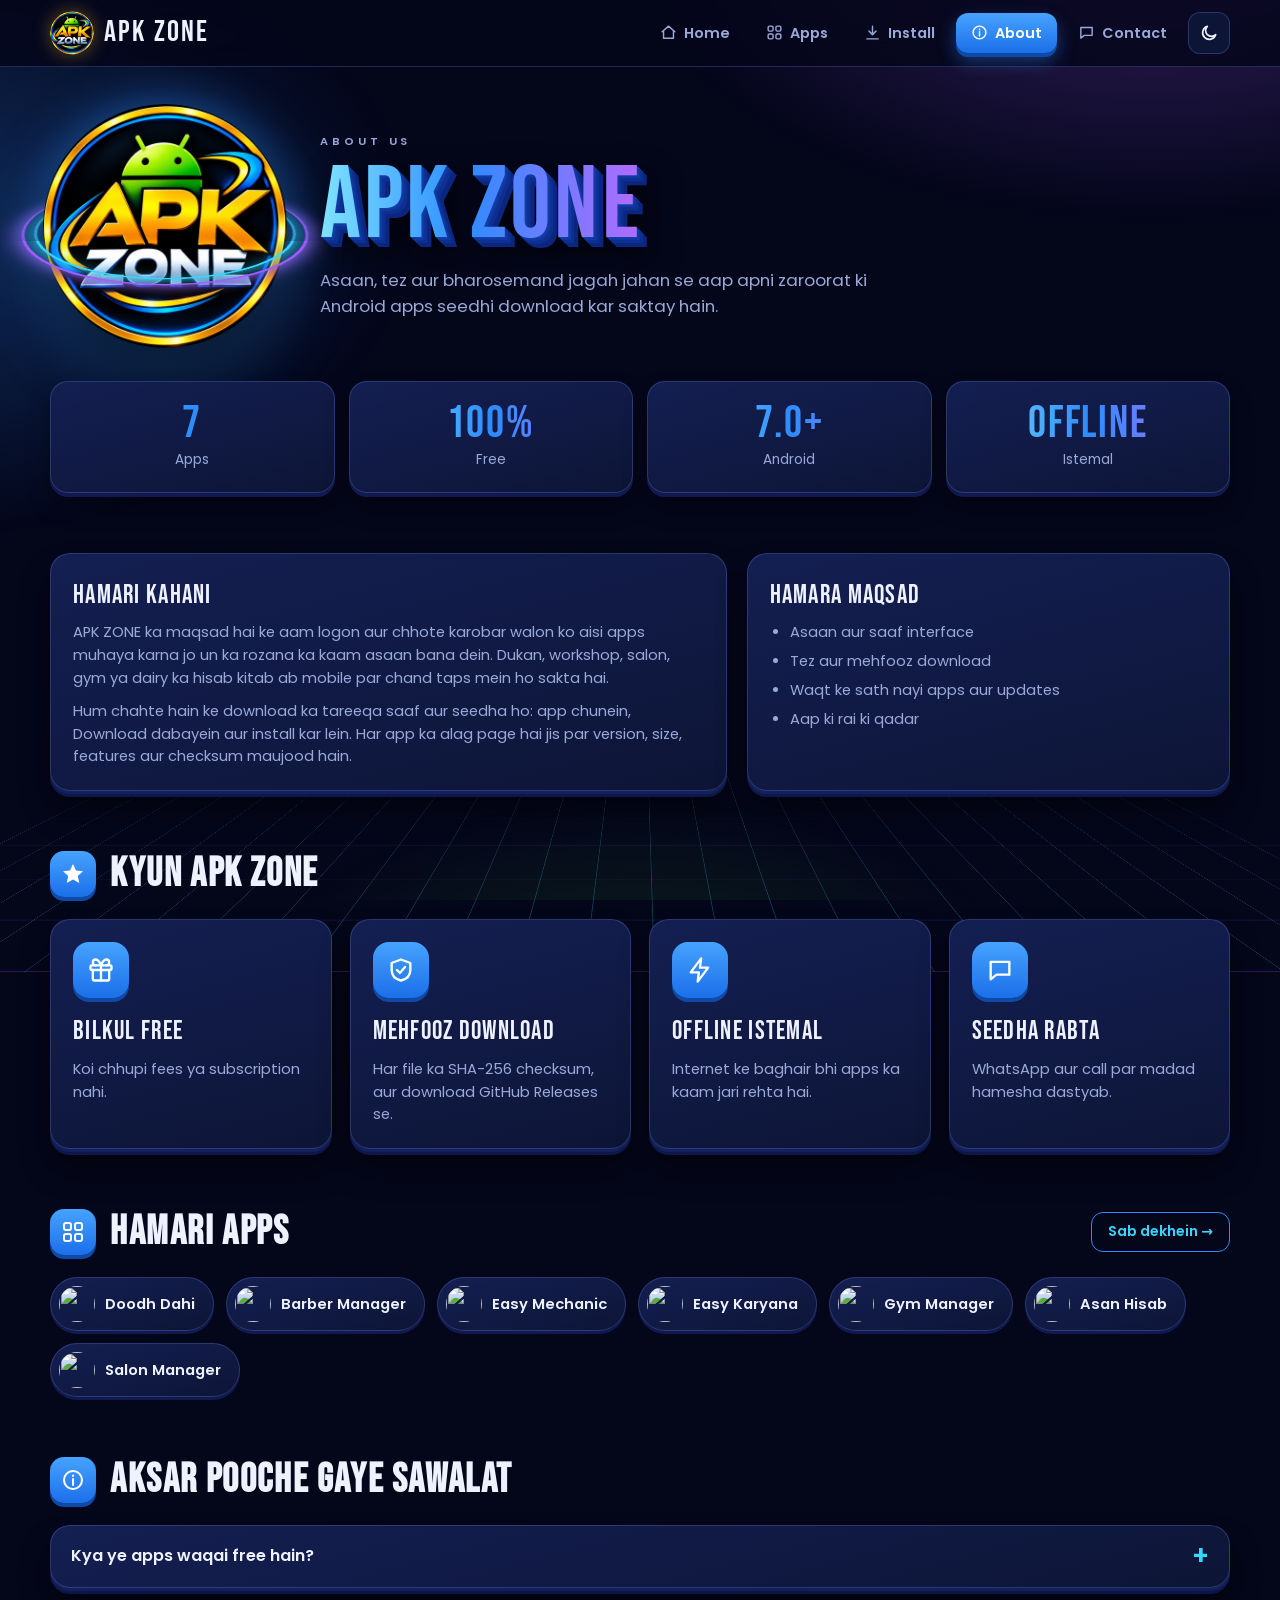
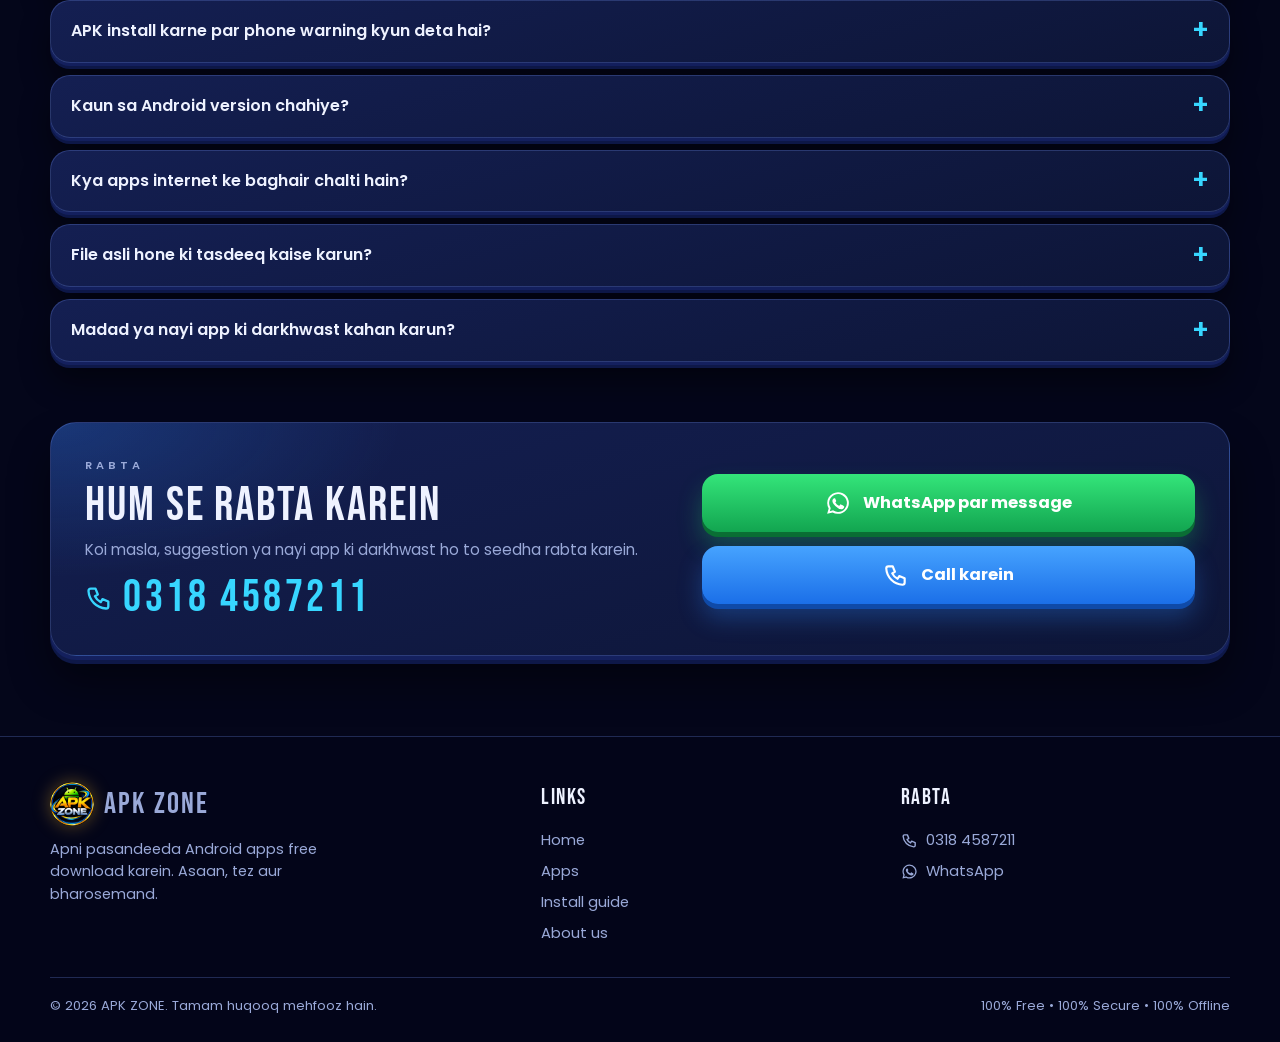
==== about.html @ 99036b23 "Add files via upload" ====
<!doctype html>
<html lang="ur-Latn">
<head>
<title>About Us – APK ZONE</title>
<meta name="description" content="APK ZONE ke baare mein: hamara maqsad, hamari apps aur aap ki madad.">
<meta charset="utf-8"><meta name="viewport" content="width=device-width,initial-scale=1">
<meta name="theme-color" content="#050816">
<link rel="icon" href="favicon.png" type="image/png">
<link rel="preconnect" href="https://fonts.googleapis.com"><link rel="preconnect" href="https://fonts.gstatic.com" crossorigin>
<link href="https://fonts.googleapis.com/css2?family=Bebas+Neue&family=Poppins:wght@400;500;600;700&display=swap" rel="stylesheet">
<link rel="stylesheet" href="style.css">
</head>
<body data-page="about"><main id="main"></main><script src="main.js"></script></body></html>
---- style.css ----
:root{
  --bg:#04061a; --bg2:#0a1030; --card:#0d1536; --card2:#141f52;
  --line:rgba(120,150,255,.25); --text:#eef2ff; --muted:#9aa9d8;
  --blue:#2d8cff; --cyan:#37d6ff; --green:#5dff3a; --purple:#a45bff; --gold:#ffc83d;
  --glow:0 0 26px rgba(45,140,255,.4); --radius:20px;
}
:root[data-theme="light"]{
  --bg:#eef2ff; --bg2:#dfe7ff; --card:#ffffff; --card2:#f2f5ff;
  --line:rgba(40,70,160,.22); --text:#0c1638; --muted:#4f5f8f; --glow:0 8px 26px rgba(45,100,255,.18);
}
*{box-sizing:border-box;margin:0;padding:0}
html{scroll-behavior:smooth;overflow-x:hidden}
body{font-family:'Poppins',system-ui,-apple-system,'Segoe UI',Roboto,sans-serif;background:var(--bg);color:var(--text);line-height:1.55;overflow-x:clip;min-height:100vh;width:100%;position:relative}
body::before{content:"";position:fixed;inset:0;z-index:-2;pointer-events:none;
  background:radial-gradient(900px 520px at 90% -10%,rgba(164,91,255,.32),transparent 60%),
   radial-gradient(800px 520px at -5% 25%,rgba(45,140,255,.28),transparent 60%),
   radial-gradient(700px 400px at 50% 115%,rgba(93,255,58,.14),transparent 60%)}
a{color:inherit;text-decoration:none}
img{max-width:100%;display:block}
.wrap{width:min(1180px,100% - 32px);margin-inline:auto}
.grad{background:linear-gradient(90deg,#7fe3ff,#2d8cff 45%,#b46bff);-webkit-background-clip:text;background-clip:text;color:transparent}

/* animated 3D grid floor behind whole site */
.bgfx{position:fixed;left:-20%;right:-20%;bottom:-8vh;height:55vh;z-index:-1;pointer-events:none;perspective:500px;opacity:.55;
  -webkit-mask-image:linear-gradient(to top,#000 10%,transparent 90%);mask-image:linear-gradient(to top,#000 10%,transparent 90%)}
.bgfx i{position:absolute;inset:0;transform:rotateX(68deg);transform-origin:50% 100%;
  background:repeating-linear-gradient(90deg,rgba(55,214,255,.5) 0 1px,transparent 1px 70px),repeating-linear-gradient(0deg,rgba(164,91,255,.5) 0 1px,transparent 1px 70px);
  animation:grid 3s linear infinite}
@keyframes grid{to{background-position:0 70px,0 70px}}
:root[data-theme="light"] .bgfx{opacity:.18}

/* header */
header.nav{position:sticky;top:0;z-index:60;backdrop-filter:blur(16px);-webkit-backdrop-filter:blur(16px);background:color-mix(in srgb,var(--bg) 80%,transparent);border-bottom:1px solid var(--line);width:100%}
.nav-in{display:flex;align-items:center;gap:14px;height:66px}
.brand{display:flex;align-items:center;gap:10px;font-weight:800;font-size:1.3rem;font-style:italic;letter-spacing:.4px;white-space:nowrap}
.brand img{width:40px;height:40px;border-radius:12px;box-shadow:var(--glow)}
.brand b{color:var(--blue)}
nav.links{margin-left:auto;display:flex;align-items:center;gap:6px}
nav.links a{padding:9px 15px;border-radius:12px;font-weight:600;font-size:.9rem;color:var(--muted);transition:.2s;white-space:nowrap}
nav.links a:hover{color:var(--text);background:var(--card)}
nav.links a.active{background:linear-gradient(180deg,#46a3ff,#1b6fe8);color:#fff;box-shadow:0 4px 0 #0f4aa8,0 8px 18px rgba(45,140,255,.4)}
.icon-btn{border:1px solid var(--line);background:var(--card);color:var(--text);width:42px;height:42px;border-radius:12px;cursor:pointer;font-size:1.1rem;display:grid;place-items:center;flex:none}
.burger{display:none;margin-left:auto}
@media(max-width:860px){
  .burger{display:grid}
  nav.links{position:fixed;top:66px;left:0;right:0;margin:0;padding:14px 16px 20px;background:color-mix(in srgb,var(--bg2) 96%,#000);border-bottom:1px solid var(--line);
    display:none;grid-template-columns:1fr 1fr;gap:10px;box-shadow:0 24px 40px rgba(0,0,0,.5)}
  nav.links.open{display:grid;animation:drop .25s ease}
  nav.links a{background:var(--card);border:1px solid var(--line);text-align:center;padding:14px 8px;font-size:.95rem;color:var(--text)}
  nav.links .icon-btn{width:100%;grid-column:1/-1}
}
@keyframes drop{from{opacity:0;transform:translateY(-10px)}}

/* ---------- HERO 3D ---------- */
.hero{position:relative;padding:40px 0 20px;display:grid;grid-template-columns:minmax(0,1.05fr) minmax(0,.95fr);gap:20px;align-items:center}
.hero>*{min-width:0}
.tag{letter-spacing:.35em;font-size:.7rem;color:var(--muted);font-weight:600;margin-bottom:8px;text-transform:uppercase}
.hero h1{font-size:clamp(3.2rem,9vw,5.8rem);line-height:.95;font-weight:800;font-style:italic;letter-spacing:-1px;
  filter:drop-shadow(1px 1px 0 #1241a6) drop-shadow(2px 2px 0 #1038a0) drop-shadow(3px 3px 0 #0d2f90) drop-shadow(4px 4px 0 #0a2680) drop-shadow(5px 5px 0 #081f70) drop-shadow(8px 14px 18px rgba(0,0,0,.6))}
.hero h1 .z{display:block}
.hero h2{font-size:clamp(1.3rem,3.2vw,2rem);font-weight:700;margin:20px 0 18px}
.hero h2 em{font-style:normal;color:var(--green);text-shadow:0 0 18px rgba(93,255,58,.5)}
.pills{display:flex;flex-wrap:wrap;gap:10px;margin-bottom:22px}
.pill{display:flex;align-items:center;gap:8px;padding:9px 15px;border-radius:14px;font-weight:700;font-size:.88rem;border:1.5px solid;background:rgba(255,255,255,.04);transform:perspective(500px) rotateX(8deg);box-shadow:0 5px 0 rgba(0,0,0,.35)}
.pill.free{border-color:#5dff3a;color:#b6ff9f;box-shadow:0 5px 0 #1d6a0c,0 0 18px rgba(93,255,58,.3)}
.pill.sec{border-color:#37a2ff;color:#9bd4ff;box-shadow:0 5px 0 #124a8a,0 0 18px rgba(55,162,255,.3)}
.pill.off{border-color:#b36bff;color:#dcb8ff;box-shadow:0 5px 0 #4a208a,0 0 18px rgba(179,107,255,.3)}
:root[data-theme="light"] .pill.free{color:#1c7a05}:root[data-theme="light"] .pill.sec{color:#0b5fb8}:root[data-theme="light"] .pill.off{color:#6a22b8}
.search{display:flex;align-items:center;gap:8px;background:var(--card);border:1.5px solid var(--line);border-radius:18px;padding:6px 6px 6px 16px;box-shadow:0 6px 0 rgba(0,0,0,.35),var(--glow);width:100%;max-width:560px}
.search:focus-within{border-color:var(--blue)}
.search input{flex:1;min-width:0;background:none;border:0;outline:0;color:var(--text);font:inherit;font-size:1rem;padding:11px 0}
.search button{flex:none;border:0;cursor:pointer;color:#fff;font:inherit;font-weight:700;padding:12px 20px;border-radius:13px;background:linear-gradient(180deg,#46a3ff,#1b6fe8);box-shadow:0 4px 0 #0f4aa8;white-space:nowrap}
.search button:active{transform:translateY(3px);box-shadow:0 1px 0 #0f4aa8}

.stage{position:relative;height:540px;display:grid;place-items:center;touch-action:pan-y;user-select:none;-webkit-user-select:none}
.scene{position:relative;width:460px;height:520px;perspective:1100px;transform:scale(var(--s,1));flex:none}
.floor{position:absolute;left:50%;bottom:0;width:470px;height:470px;margin-left:-235px;border-radius:50%;transform:rotateX(76deg);
  background:radial-gradient(circle,rgba(45,140,255,.6),rgba(164,91,255,.18) 50%,transparent 68%);filter:blur(2px)}
.floor::after{content:"";position:absolute;inset:14%;border-radius:50%;border:2px solid rgba(55,214,255,.6);box-shadow:0 0 30px var(--cyan),inset 0 0 30px rgba(55,214,255,.4)}
.rig{position:absolute;inset:0;transform-style:preserve-3d;transform:rotateX(var(--rx,-6deg)) rotateY(var(--ry,-16deg))}
.phone3d{position:absolute;left:50%;top:50%;width:204px;height:410px;margin:-205px 0 0 -102px;transform-style:preserve-3d}
.pl{position:absolute;inset:0;border-radius:38px;background:linear-gradient(160deg,#2c3fa8,#0b1450);border:2px solid #5b74ff;transform:translateZ(var(--z))}
.pf{position:absolute;inset:0;border-radius:38px;background:linear-gradient(160deg,#3a4fd0,#101a6a);padding:9px;transform:translateZ(1px);transform-style:preserve-3d;box-shadow:0 0 60px rgba(45,140,255,.55)}
.screen{height:100%;border-radius:30px;background:linear-gradient(180deg,#060c2c,#0d1a55 70%,#13266f);padding:30px 12px 10px;overflow:hidden;position:relative;transform-style:preserve-3d;display:flex;flex-direction:column}
.screen::before{content:"";position:absolute;top:9px;left:50%;width:64px;height:16px;margin-left:-32px;border-radius:12px;background:#000;z-index:3}
.screen::after{content:"";position:absolute;inset:0;background:linear-gradient(115deg,transparent 28%,rgba(255,255,255,.16) 44%,transparent 58%);pointer-events:none;z-index:4;border-radius:30px}
.sb{display:flex;justify-content:space-between;font-size:.55rem;font-weight:700;color:#cfe0ff;margin:-18px 4px 8px}
.pf .mini-search{height:20px;border-radius:10px;background:rgba(255,255,255,.1);margin-bottom:12px;font-size:.55rem;color:#9fb4ff;display:flex;align-items:center;padding-left:8px}
.icons{display:grid;grid-template-columns:repeat(3,1fr);gap:11px 6px;transform-style:preserve-3d}
.icons div{text-align:center;font-size:.5rem;font-weight:600;color:#dbe6ff;transform-style:preserve-3d;transform:translateZ(14px)}
.icons img{width:100%;aspect-ratio:1;border-radius:50%;box-shadow:0 6px 10px rgba(0,0,0,.55),0 0 12px rgba(45,140,255,.5);margin-bottom:2px}
.dock{margin-top:auto;height:34px;border-radius:14px;background:linear-gradient(180deg,#5dff3a,#2fc40e);color:#062a05;font-weight:800;font-size:.7rem;display:grid;place-items:center;box-shadow:0 4px 0 #1b7a07;transform:translateZ(18px)}
.orbit{position:absolute;left:50%;top:48%;width:0;height:0;transform-style:preserve-3d;transform:rotateX(72deg)}
.spin{position:absolute;inset:0;transform-style:preserve-3d;animation:spin 28s linear infinite}
.ringline{position:absolute;border-radius:50%;border:2px solid rgba(55,214,255,.75);box-shadow:0 0 18px var(--cyan),inset 0 0 18px rgba(55,214,255,.35);width:380px;height:380px;left:-190px;top:-190px}
.ringline.r2{width:440px;height:440px;left:-220px;top:-220px;border:2px dashed rgba(180,107,255,.7);box-shadow:0 0 16px var(--purple)}
.it{position:absolute;left:0;top:0;transform-style:preserve-3d;transform:rotateZ(var(--a)) translateX(190px)}
.it img{position:absolute;width:66px;height:66px;left:-33px;top:-33px;border-radius:50%;filter:drop-shadow(0 0 12px rgba(45,140,255,.9)) drop-shadow(0 10px 8px rgba(0,0,0,.5));animation:unspin 28s linear infinite}
@keyframes spin{to{transform:rotateZ(360deg)}}
@keyframes unspin{from{transform:rotateZ(var(--na)) rotateZ(0deg) rotateX(-72deg)}to{transform:rotateZ(var(--na)) rotateZ(-360deg) rotateX(-72deg)}}

.hero-fx{position:absolute;inset:0;perspective:700px;pointer-events:none;z-index:-1}
.cube{position:absolute;width:44px;height:44px;transform-style:preserve-3d;animation:cube 16s linear infinite}
.cube i{position:absolute;inset:0;border:1.5px solid rgba(120,200,255,.8);background:linear-gradient(135deg,rgba(45,140,255,.35),rgba(164,91,255,.3));box-shadow:0 0 14px rgba(55,214,255,.5) inset}
.cube i:nth-child(1){transform:translateZ(22px)}.cube i:nth-child(2){transform:rotateY(90deg) translateZ(22px)}
.cube i:nth-child(3){transform:rotateY(180deg) translateZ(22px)}.cube i:nth-child(4){transform:rotateY(-90deg) translateZ(22px)}
.cube i:nth-child(5){transform:rotateX(90deg) translateZ(22px)}.cube i:nth-child(6){transform:rotateX(-90deg) translateZ(22px)}
.c1{left:44%;top:4%}.c2{right:2%;bottom:6%;width:34px;height:34px;animation-duration:12s}.c3{left:1%;bottom:2%;width:28px;height:28px;animation-duration:20s}
@keyframes cube{to{transform:rotateX(360deg) rotateY(360deg)}}

@media(max-width:900px){
  .hero{grid-template-columns:1fr;padding-top:26px;gap:0}
  .stage{height:calc(520px * var(--s,1) + 10px)}
}
@media(max-width:500px){.scene{--s:.64}.stage{--s:.64}.hero h1{font-size:3.6rem}}
@media(max-width:370px){.scene{--s:.58}.stage{--s:.58}}
@media(min-width:501px) and (max-width:900px){.scene,.stage{--s:.95}}
@media(prefers-reduced-motion:reduce){.spin,.it img,.cube,.bgfx i{animation:none}}

/* sections */
section{padding:30px 0}
.sec-head{display:flex;align-items:center;gap:14px;margin-bottom:22px}
.sec-head .star{font-size:2rem;filter:drop-shadow(0 0 10px var(--gold))}
.sec-head h2{font-size:1.7rem;font-weight:800;line-height:1.1}
.sec-head p{color:var(--muted);font-size:.9rem}
.sec-head .more{margin-left:auto;border:1.5px solid var(--blue);color:var(--cyan);padding:8px 16px;border-radius:12px;font-weight:600;font-size:.88rem;white-space:nowrap}
.grid{display:grid;grid-template-columns:repeat(auto-fill,minmax(210px,1fr));gap:18px}
@media(max-width:560px){.grid{grid-template-columns:repeat(2,minmax(0,1fr));gap:14px}}

.card{position:relative;background:linear-gradient(165deg,var(--card2),var(--card));border:1px solid var(--line);border-radius:var(--radius);padding:18px 12px 14px;text-align:center;
  display:flex;flex-direction:column;align-items:center;gap:6px;transform-style:preserve-3d;
  transform:perspective(900px) rotateX(var(--cx,0deg)) rotateY(var(--cy,0deg));transition:transform .18s ease-out,box-shadow .25s;will-change:transform;
  box-shadow:0 2px 0 #18286e,0 4px 0 #142160,0 6px 0 #101a50,0 8px 0 #0c1440,0 22px 34px rgba(0,0,0,.55)}
:root[data-theme="light"] .card{box-shadow:0 2px 0 #c9d4ff,0 4px 0 #bac7fb,0 6px 0 #aab9f4,0 18px 28px rgba(40,70,160,.25)}
.card:hover{box-shadow:0 2px 0 #1d33a0,0 4px 0 #182a88,0 6px 0 #122070,0 8px 0 #0e1858,0 26px 44px rgba(45,140,255,.4);border-color:var(--blue)}
.card::after{content:"";position:absolute;inset:0;border-radius:inherit;pointer-events:none;background:radial-gradient(240px circle at var(--mx,50%) var(--my,0%),rgba(255,255,255,.16),transparent 60%);opacity:0;transition:opacity .2s}
.card:hover::after{opacity:1}
.card .lg{display:block;transform:translateZ(40px);filter:drop-shadow(0 14px 12px rgba(0,0,0,.55))}
.card img{width:92px;height:92px;border-radius:50%;box-shadow:0 0 0 3px rgba(255,255,255,.06),0 0 24px rgba(45,140,255,.35)}
.card h3{font-size:1.05rem;font-weight:700;margin-top:8px;transform:translateZ(28px)}
.card .meta{color:var(--muted);font-size:.8rem;transform:translateZ(14px)}
.card .cat{font-size:.7rem;padding:2px 10px;border-radius:99px;background:rgba(45,140,255,.18);color:var(--cyan);font-weight:600;transform:translateZ(18px)}
.dl{display:inline-flex;align-items:center;justify-content:center;gap:8px;width:100%;margin-top:8px;padding:12px 14px;border-radius:14px;border:0;cursor:pointer;font:inherit;font-weight:800;color:#06210a;
  background:linear-gradient(180deg,#9bff52,#3ad414);box-shadow:0 5px 0 #1d8a0a,0 12px 22px rgba(93,255,58,.35);transition:.12s;transform:translateZ(36px);position:relative}
.dl:hover{filter:brightness(1.08)}
.dl:active{transform:translateZ(36px) translateY(4px);box-shadow:0 1px 0 #1d8a0a,0 4px 10px rgba(93,255,58,.3)}
.dl.big{width:auto;padding:15px 34px;font-size:1.1rem;border-radius:18px;transform:none}
.dl.big:active{transform:translateY(4px)}
.empty{color:var(--muted);padding:30px;text-align:center;border:1px dashed var(--line);border-radius:var(--radius)}

/* reveal */
.rv{opacity:0;translate:0 44px;scale:.96;transition:opacity .6s ease,translate .6s cubic-bezier(.2,.8,.2,1),scale .6s}
.rv.in{opacity:1;translate:0 0;scale:1}

.feat{display:grid;grid-template-columns:repeat(auto-fit,minmax(230px,1fr));gap:18px}
.box{background:linear-gradient(165deg,var(--card2),var(--card));border:1px solid var(--line);border-radius:var(--radius);padding:22px;box-shadow:0 3px 0 #14205e,0 6px 0 #0e1848,0 20px 30px rgba(0,0,0,.45)}
:root[data-theme="light"] .box{box-shadow:0 3px 0 #c9d4ff,0 6px 0 #b4c2fb,0 16px 26px rgba(40,70,160,.2)}
.box .ic{font-size:2.2rem;margin-bottom:6px;display:inline-block;filter:drop-shadow(0 8px 6px rgba(0,0,0,.5));animation:bob 4s ease-in-out infinite}
@keyframes bob{50%{transform:translateY(-6px) rotate(6deg)}}
.box h3{font-size:1.05rem;margin-bottom:4px}
.box p,.box li{color:var(--muted);font-size:.92rem}
ol.steps{counter-reset:s;list-style:none;display:grid;gap:12px}
ol.steps li{counter-increment:s;position:relative;padding:14px 16px 14px 62px;background:linear-gradient(165deg,var(--card2),var(--card));border:1px solid var(--line);border-radius:16px;font-size:.95rem;box-shadow:0 4px 0 #101a50,0 12px 20px rgba(0,0,0,.35)}
ol.steps li::before{content:counter(s);position:absolute;left:14px;top:50%;transform:translateY(-50%);width:34px;height:34px;border-radius:50%;display:grid;place-items:center;font-weight:800;background:linear-gradient(180deg,#46a3ff,#1b6fe8);color:#fff;box-shadow:0 3px 0 #0f4aa8}

/* detail */
.crumb{color:var(--muted);font-size:.88rem;padding:22px 0 0}.crumb a{color:var(--cyan)}
.d-head{display:grid;grid-template-columns:auto minmax(0,1fr);gap:30px;align-items:center;padding:26px 0}
.d-logo{position:relative;width:190px;height:190px;perspective:700px;transform-style:preserve-3d}
.d-logo .halo{position:absolute;inset:-14px;border-radius:50%;border:3px solid var(--cyan);box-shadow:0 0 26px var(--cyan),inset 0 0 26px rgba(55,214,255,.4);transform:rotateX(70deg);animation:halo 6s linear infinite}
.d-logo .halo.h2{border-color:var(--purple);box-shadow:0 0 26px var(--purple);animation-duration:9s;animation-direction:reverse;inset:-26px}
@keyframes halo{from{transform:rotateX(70deg) rotateZ(0)}to{transform:rotateX(70deg) rotateZ(360deg)}}
.d-logo .in3d{position:absolute;inset:0;transform-style:preserve-3d;transform:rotateX(var(--cx,0deg)) rotateY(var(--cy,0deg));transition:transform .18s ease-out}
.d-logo img{width:100%;height:100%;border-radius:50%;transform:translateZ(40px);filter:drop-shadow(0 26px 20px rgba(0,0,0,.6)) drop-shadow(0 0 22px rgba(45,140,255,.6))}
.d-head h1{font-size:clamp(1.9rem,5vw,2.9rem);font-weight:800;line-height:1.1;filter:drop-shadow(2px 3px 0 rgba(0,0,0,.4))}
.d-head .tl{color:var(--muted);margin:6px 0 16px}
.d-head .row{display:flex;flex-wrap:wrap;gap:12px;align-items:center}
.note{font-size:.82rem;color:var(--muted)}
@media(max-width:620px){.d-head{grid-template-columns:1fr;text-align:center;justify-items:center}.d-head .row{justify-content:center}.d-logo{width:150px;height:150px}}
.info{display:grid;grid-template-columns:repeat(auto-fit,minmax(140px,1fr));gap:12px}
.info div{background:linear-gradient(165deg,var(--card2),var(--card));border:1px solid var(--line);border-radius:16px;padding:14px;text-align:center;box-shadow:0 4px 0 #101a50,0 12px 18px rgba(0,0,0,.35)}
.info small{display:block;color:var(--muted);font-size:.76rem}.info b{font-size:1rem}
.two{display:grid;grid-template-columns:minmax(0,1.4fr) minmax(0,1fr);gap:20px}
@media(max-width:820px){.two{grid-template-columns:1fr}}
.box ul{padding-left:20px;display:grid;gap:6px}.box p+p{margin-top:10px}
.hash{font-family:ui-monospace,Menlo,monospace;font-size:.74rem;word-break:break-all;color:var(--muted)}
.shots{display:flex;gap:14px;overflow-x:auto;padding:6px 2px 14px;scroll-snap-type:x mandatory;perspective:900px}
.shots img{height:420px;width:auto;border-radius:20px;border:1px solid var(--line);cursor:zoom-in;scroll-snap-align:start;background:var(--card);box-shadow:0 10px 0 #101a50,0 24px 30px rgba(0,0,0,.5)}
.lightbox{position:fixed;inset:0;background:rgba(0,0,0,.92);display:none;place-items:center;z-index:100;padding:20px;cursor:zoom-out}
.lightbox.on{display:grid}.lightbox img{max-height:92vh;border-radius:14px}
footer{margin-top:40px;border-top:1px solid var(--line);padding:30px 0 40px;color:var(--muted);font-size:.9rem;background:color-mix(in srgb,var(--bg) 70%,transparent)}
.f-in{display:flex;flex-wrap:wrap;gap:12px 20px;justify-content:space-between;align-items:center}
.toast{position:fixed;bottom:22px;left:50%;transform:translateX(-50%);background:var(--card);border:1px solid var(--blue);padding:12px 20px;border-radius:14px;z-index:200;box-shadow:var(--glow);max-width:90vw}

.icon-btn .lb{display:none}
@media(max-width:860px){.icon-btn .lb{display:inline}.stage{margin-top:-80px;margin-bottom:-20px}}
.it img{max-width:none}

/* ================= v3: professional pass ================= */
:root{--head:'Bebas Neue','Anton','Oswald','Impact','Arial Narrow',sans-serif}
h1,h2,h3,h4,.brand,.bignum,.stats b{font-family:var(--head);font-weight:400;font-style:normal}
svg{flex:none}
.brand{font-size:1.9rem;letter-spacing:.07em;font-style:normal;gap:10px}
.brand img{width:44px;height:44px;border-radius:50%;box-shadow:0 0 18px rgba(255,190,40,.35)}
nav.links a{display:inline-flex;align-items:center;gap:7px}
nav.links a svg{width:17px;height:17px}
nav.links a.active{color:#fff}
.icon-btn svg{width:20px;height:20px}

/* hero */
.hero h1{font-family:var(--head);font-size:clamp(4.2rem,min(21vw,9.5rem),9.5rem);font-style:normal;letter-spacing:.03em;line-height:.95;white-space:nowrap}
.hero h2{font-size:clamp(1.9rem,5.2vw,2.7rem);letter-spacing:.06em;margin:14px 0 22px;line-height:1.05}
.tag{font-family:'Poppins',sans-serif}
.pills{display:grid;grid-template-columns:1fr 1fr;gap:12px;max-width:380px;margin-bottom:22px}
.pill{justify-content:center;padding:12px 8px;font-size:.92rem;white-space:nowrap;gap:8px}
.pill svg{width:20px;height:20px}
.pill:nth-child(3){grid-column:1/-1;justify-self:center;width:calc(50% - 6px)}
.search svg{width:22px;height:22px;color:var(--muted);flex:none}
.search button{padding:12px 24px}
@media(max-width:900px){
  .hero-text{text-align:center}
  .pills,.search{margin-inline:auto}
}

/* 3D orbit now sits behind the phone, centred */
.orbit{top:50%;transform:translateZ(-70px)}
.ringline{width:400px;height:400px;left:-200px;top:-200px}
.ringline.r2{width:460px;height:460px;left:-230px;top:-230px}
.it{transform:rotateZ(var(--a)) translateX(200px)}
@keyframes unspin{from{transform:rotateZ(var(--na))}to{transform:rotateZ(var(--na)) rotateZ(-360deg)}}
@media(max-width:500px){.scene{--s:.72}.stage{--s:.72}}
@media(max-width:370px){.scene{--s:.64}.stage{--s:.64}}
@media(max-width:900px){.stage{margin-top:-30px;margin-bottom:-30px}}

/* headings */
.sec-head h2{font-size:2.5rem;letter-spacing:.04em;line-height:1}
.sec-head .star{display:grid;place-items:center;width:46px;height:46px;border-radius:14px;background:linear-gradient(180deg,#46a3ff,#1b6fe8);color:#fff;font-size:1.5rem;box-shadow:0 4px 0 #0f4aa8;filter:none;flex:none}
.sec-head .star svg{width:24px;height:24px}
.card h3{font-size:1.55rem;letter-spacing:.05em;line-height:1.1}
.box h3{font-size:1.6rem;letter-spacing:.05em;margin-bottom:6px}
.box .ic{width:56px;height:56px;border-radius:16px;display:grid;place-items:center;background:linear-gradient(180deg,#46a3ff,#1b6fe8);color:#fff;box-shadow:0 4px 0 #0f4aa8;animation:none;filter:none;margin-bottom:14px}
.box .ic svg{width:28px;height:28px}
.d-head h1{font-size:clamp(2.8rem,8vw,4.4rem);letter-spacing:.05em;line-height:1}
.dl svg{width:1.15em;height:1.15em}
.dl.big{font-size:1.05rem}

/* buttons */
.btn{display:inline-flex;align-items:center;justify-content:center;gap:8px;padding:13px 24px;border-radius:14px;font-weight:700;white-space:nowrap}
.btn.ghost{border:1.5px solid var(--blue);color:var(--cyan);background:rgba(45,140,255,.08)}
.btn.ghost:hover{background:rgba(45,140,255,.18)}
.about-teaser{display:flex;gap:20px;align-items:center;justify-content:space-between;flex-wrap:wrap}
.about-teaser>div{flex:1 1 320px}

/* contact */
.contact-card{display:grid;grid-template-columns:minmax(0,1.2fr) minmax(0,1fr);gap:26px;align-items:center;padding:34px;border-radius:26px;border:1px solid var(--line);
  background:radial-gradient(500px 220px at 0% 0%,rgba(45,140,255,.22),transparent 70%),linear-gradient(165deg,var(--card2),var(--card));box-shadow:0 4px 0 #14205e,0 8px 0 #0e1848,0 26px 40px rgba(0,0,0,.45)}
.contact-card h2{font-size:clamp(2.2rem,6vw,3rem);letter-spacing:.04em;line-height:1;margin-bottom:8px}
.contact-card .cn{color:var(--muted);font-size:.95rem}
.bignum{display:flex;align-items:center;gap:10px;white-space:nowrap;font-size:clamp(1.9rem,8.5vw,2.8rem);letter-spacing:.08em;color:var(--cyan);margin-top:14px;line-height:1}
.bignum svg{width:28px;height:28px}
.cbtns{display:grid;gap:14px}
.cbtn{display:flex;align-items:center;justify-content:center;gap:12px;padding:16px 20px;border-radius:16px;font-weight:700;font-size:1.02rem;color:#fff;transition:.12s}
.cbtn svg{width:26px;height:26px}
.cbtn.wa{background:linear-gradient(180deg,#34e57a,#12a550);box-shadow:0 5px 0 #0a6e34,0 14px 24px rgba(37,211,102,.3)}
.cbtn.call{background:linear-gradient(180deg,#46a3ff,#1b6fe8);box-shadow:0 5px 0 #0f4aa8,0 14px 24px rgba(45,140,255,.3)}
.cbtn.mail{background:linear-gradient(180deg,#b46bff,#7a2fe0);box-shadow:0 5px 0 #4b1b94}
.cbtn:active{transform:translateY(4px);box-shadow:0 1px 0 rgba(0,0,0,.4)}
@media(max-width:720px){.contact-card{grid-template-columns:1fr;padding:24px 20px;text-align:center}.bignum{justify-content:center}}

/* footer */
footer{padding:44px 0 26px;margin-top:50px}
.f-grid{display:grid;grid-template-columns:1.4fr 1fr 1fr;gap:30px;margin-bottom:28px}
.f-grid h4{font-size:1.4rem;letter-spacing:.07em;color:var(--text);margin-bottom:10px}
.f-grid a:not(.brand){display:flex;align-items:center;gap:8px;color:var(--muted);padding:4px 0;font-size:.92rem}
.f-grid a:not(.brand):hover{color:var(--cyan)}
.f-grid svg{width:17px;height:17px}
.f-about{color:var(--muted);font-size:.9rem;margin-top:10px;max-width:320px}
.f-bot{display:flex;flex-wrap:wrap;gap:8px 20px;justify-content:space-between;border-top:1px solid var(--line);padding-top:18px;font-size:.82rem}
@media(max-width:720px){.f-grid{grid-template-columns:1fr 1fr}.f-grid>div:first-child{grid-column:1/-1}}

/* about page */
.about-hero{display:grid;grid-template-columns:auto minmax(0,1fr);gap:40px;align-items:center;padding:44px 0 10px}
.about-hero h1{font-size:clamp(3.6rem,12vw,6.4rem);line-height:.95;letter-spacing:.03em;filter:drop-shadow(1px 1px 0 #1241a6) drop-shadow(2px 2px 0 #1038a0) drop-shadow(3px 3px 0 #0d2f90) drop-shadow(4px 4px 0 #0a2680) drop-shadow(6px 10px 14px rgba(0,0,0,.6))}
.lead{color:var(--muted);font-size:1.05rem;max-width:580px;margin-top:12px}
.d-logo.big{width:230px;height:230px}
@media(max-width:760px){.about-hero{grid-template-columns:1fr;text-align:center;justify-items:center;gap:24px}.d-logo.big{width:170px;height:170px}}
.stats{display:grid;grid-template-columns:repeat(4,1fr);gap:14px}
.stats div{background:linear-gradient(165deg,var(--card2),var(--card));border:1px solid var(--line);border-radius:18px;padding:20px 10px;text-align:center;box-shadow:0 4px 0 #101a50,0 14px 22px rgba(0,0,0,.35)}
.stats b{display:block;font-size:2.8rem;line-height:1;letter-spacing:.04em;background:linear-gradient(90deg,#7fe3ff,#2d8cff 50%,#b46bff);-webkit-background-clip:text;background-clip:text;color:transparent}
.stats small{color:var(--muted);font-size:.85rem}
@media(max-width:620px){.stats{grid-template-columns:1fr 1fr}}
.chips{display:flex;flex-wrap:wrap;gap:12px}
.chip{display:flex;align-items:center;gap:10px;padding:8px 18px 8px 8px;border-radius:99px;background:linear-gradient(165deg,var(--card2),var(--card));border:1px solid var(--line);font-weight:600;font-size:.92rem;box-shadow:0 3px 0 #101a50;transition:.2s}
.chip:hover{border-color:var(--blue);transform:translateY(-2px)}
.chip img{width:36px;height:36px;border-radius:50%}
.faq{display:grid;gap:12px}
.faq details.box{padding:0}
.faq summary{cursor:pointer;list-style:none;padding:18px 54px 18px 20px;font-weight:600;position:relative}
.faq summary::-webkit-details-marker{display:none}
.faq summary::after{content:"+";position:absolute;right:20px;top:50%;transform:translateY(-50%);font-size:1.6rem;color:var(--cyan);transition:.2s}
.faq details[open] summary::after{content:"–"}
.faq details p{padding:0 20px 18px}
.contact-card{margin-top:0}
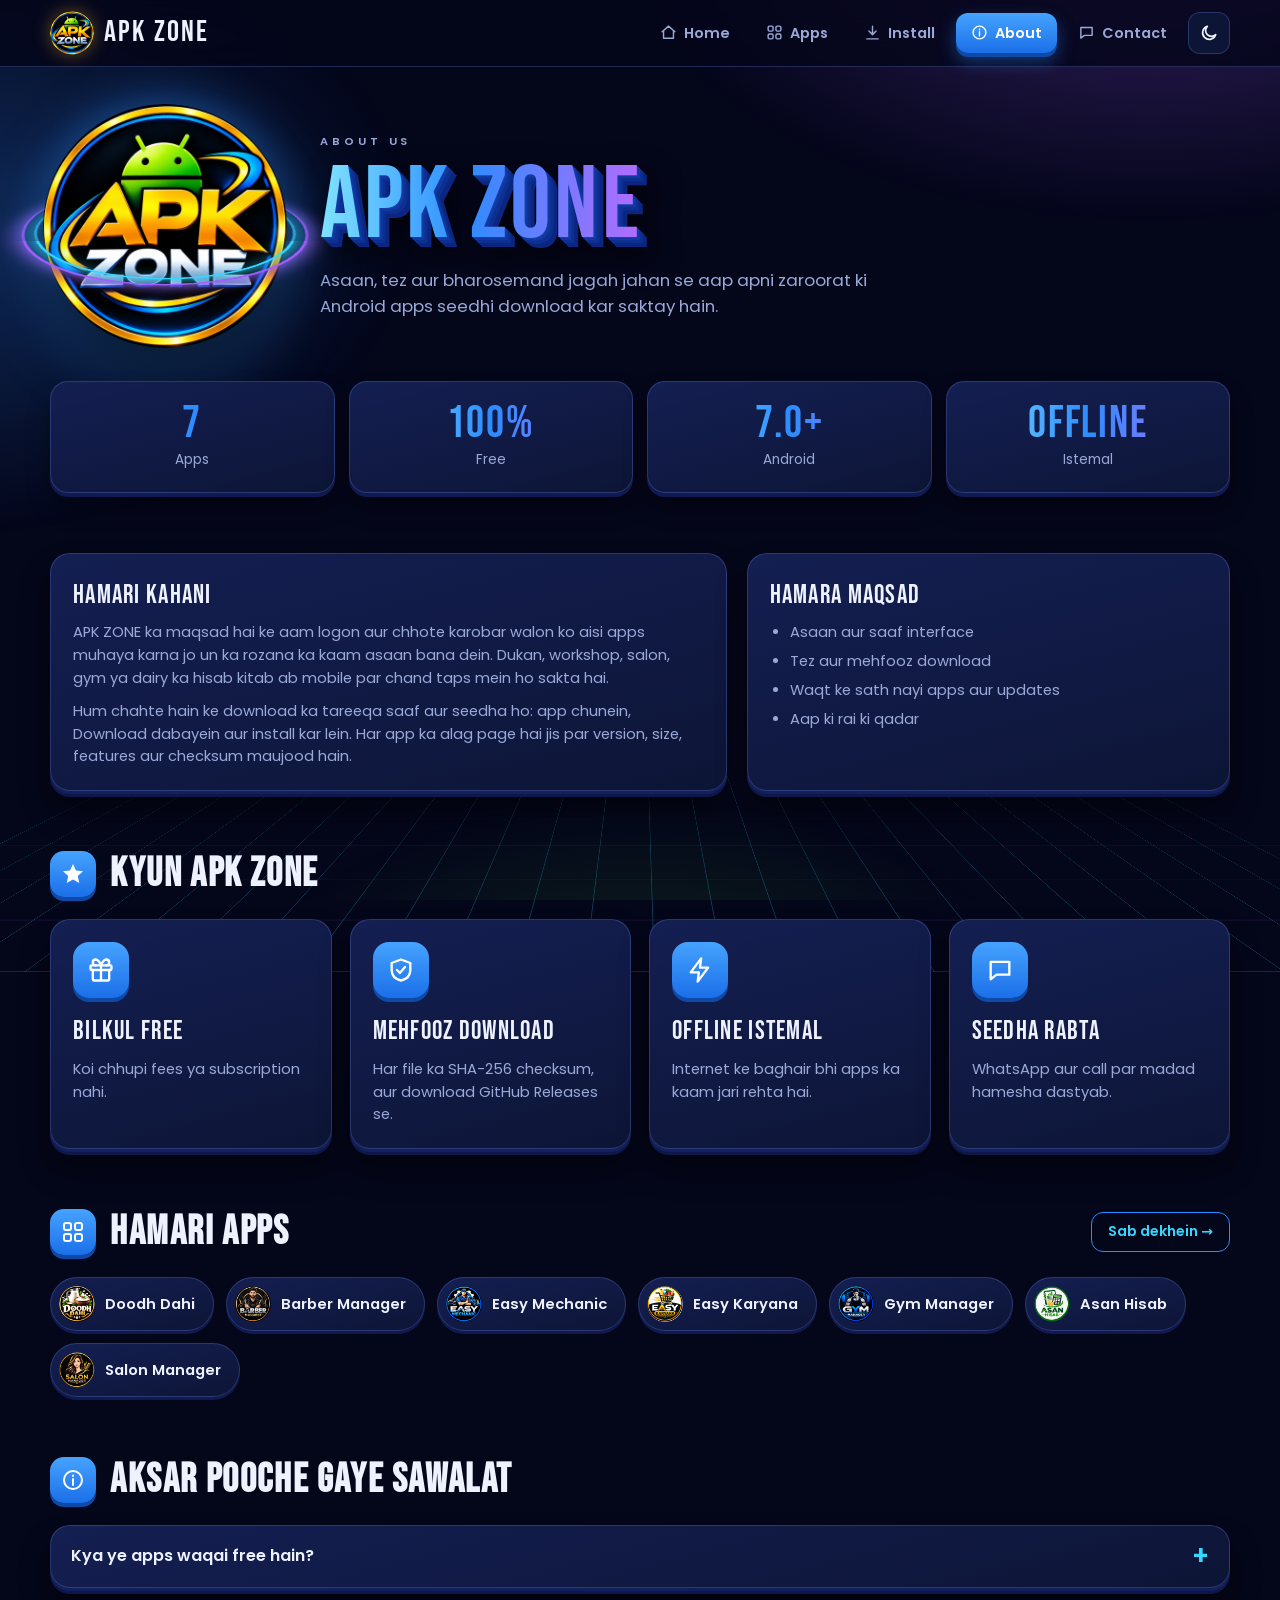
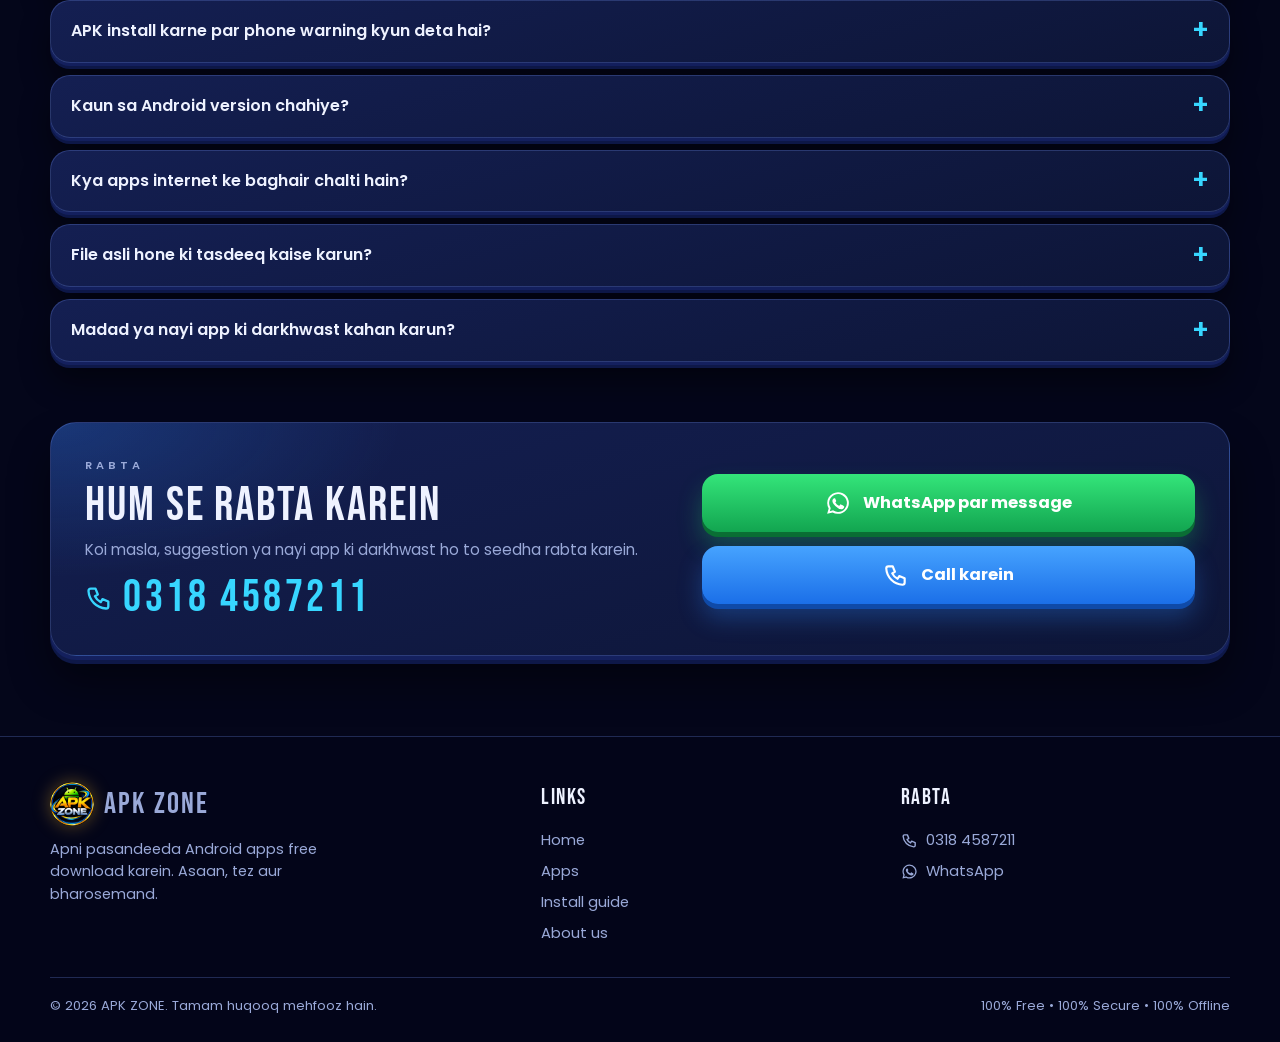
==== commit 175e239c: "Add files via upload" ====
--- a/about.html
+++ b/about.html
@@ -1,6 +1,14 @@
 <!doctype html>
 <html lang="ur-Latn">
 <head>
+<!-- Google tag -->
+<script async src="https://www.googletagmanager.com/gtm.js?id=GTM-TGHN2T4H"></script>
+<script>
+  window.dataLayer = window.dataLayer || [];
+  function gtag(){dataLayer.push(arguments);}
+  gtag('js', new Date());
+</script>
+
 <title>About Us – APK ZONE</title>
 <meta name="description" content="APK ZONE ke baare mein: hamara maqsad, hamari apps aur aap ki madad.">
 <meta charset="utf-8"><meta name="viewport" content="width=device-width,initial-scale=1">
--- a/style.css
+++ b/style.css
@@ -301,3 +301,39 @@
 .faq details[open] summary::after{content:"–"}
 .faq details p{padding:0 20px 18px}
 .contact-card{margin-top:0}
+
+/* ================= v4: bubbles hero ================= */
+.stage{height:500px}
+.scene{width:460px;height:480px;perspective:none;--px:0;--py:0}
+.glow{position:absolute;left:50%;top:50%;width:420px;height:420px;margin:-210px 0 0 -210px;border-radius:50%;
+  background:radial-gradient(circle,rgba(45,140,255,.38),rgba(164,91,255,.16) 50%,transparent 70%);filter:blur(4px)}
+.core{position:absolute;left:50%;top:50%;width:200px;height:200px;margin:-100px 0 0 -100px;z-index:2;perspective:700px;animation:coreBob 6s ease-in-out infinite}
+.core .t3d{position:absolute;inset:0;transform-style:preserve-3d;transform:rotateX(var(--cx,0deg)) rotateY(var(--cy,0deg));transition:transform .2s ease-out}
+.core img{width:100%;height:100%;border-radius:50%;filter:drop-shadow(0 22px 18px rgba(0,0,0,.6)) drop-shadow(0 0 28px rgba(45,140,255,.6))}
+.core .halo{position:absolute;inset:-16px;border-radius:50%;border:3px solid var(--cyan);box-shadow:0 0 24px var(--cyan),inset 0 0 22px rgba(55,214,255,.35);transform:rotateX(72deg);animation:halo 7s linear infinite}
+.core .halo.h2{inset:-34px;border-color:var(--purple);box-shadow:0 0 22px var(--purple);animation-duration:10s;animation-direction:reverse}
+@keyframes coreBob{50%{transform:translateY(-12px)}}
+#bubbles{position:absolute;inset:0;z-index:3;pointer-events:none}
+
+.bub{position:absolute;border-radius:50%;translate:calc(var(--px) * var(--k) * 1px) calc(var(--py) * var(--k) * 1px);transition:translate .35s ease-out;
+  animation:bob var(--d,6s) ease-in-out infinite;animation-delay:var(--dl,0s);
+  background:radial-gradient(circle at 30% 24%,rgba(255,255,255,.5),rgba(255,255,255,.08) 34%,rgba(55,214,255,.10) 62%,rgba(164,91,255,.22));
+  border:1.5px solid rgba(170,215,255,.55);
+  box-shadow:inset 0 0 16px rgba(255,255,255,.22),inset -6px -8px 18px rgba(120,80,255,.28),0 0 24px rgba(55,214,255,.32)}
+.bub::after{content:"";position:absolute;left:18%;top:12%;width:30%;height:18%;border-radius:50%;background:rgba(255,255,255,.7);filter:blur(1px);transform:rotate(-30deg);pointer-events:none}
+.bub.app{display:grid;place-items:center;background:radial-gradient(circle at 30% 24%,rgba(255,255,255,.35),rgba(10,18,60,.55) 60%,rgba(164,91,255,.25))}
+.bub.app img{width:80%;height:80%;border-radius:50%;object-fit:cover;max-width:none}
+.bub.app .lf{width:80%;height:80%;font-size:1.5rem}
+.bub.app::after{z-index:2}
+@keyframes bob{0%,100%{transform:translateY(0)}50%{transform:translateY(var(--dy,-18px))}}
+@media(prefers-reduced-motion:reduce){.bub,.core{animation:none}}
+
+.lf{display:grid;place-items:center;border-radius:50%;background:linear-gradient(135deg,#2d8cff,#a45bff);color:#fff;font-family:var(--head);letter-spacing:.05em;aspect-ratio:1;font-size:2.2rem;text-transform:uppercase}
+.card .lf{width:92px;height:92px}
+.chip .lf{width:36px;height:36px;font-size:1rem}
+.d-logo .lf{width:100%;height:100%;font-size:4rem}
+
+@media(max-width:900px){.stage{height:calc(480px * var(--s,1) + 10px);margin-top:-10px;margin-bottom:0}}
+@media(max-width:500px){.scene,.stage{--s:.74}}
+@media(max-width:370px){.scene,.stage{--s:.66}}
+.stage{grid-template-columns:minmax(0,1fr)}
